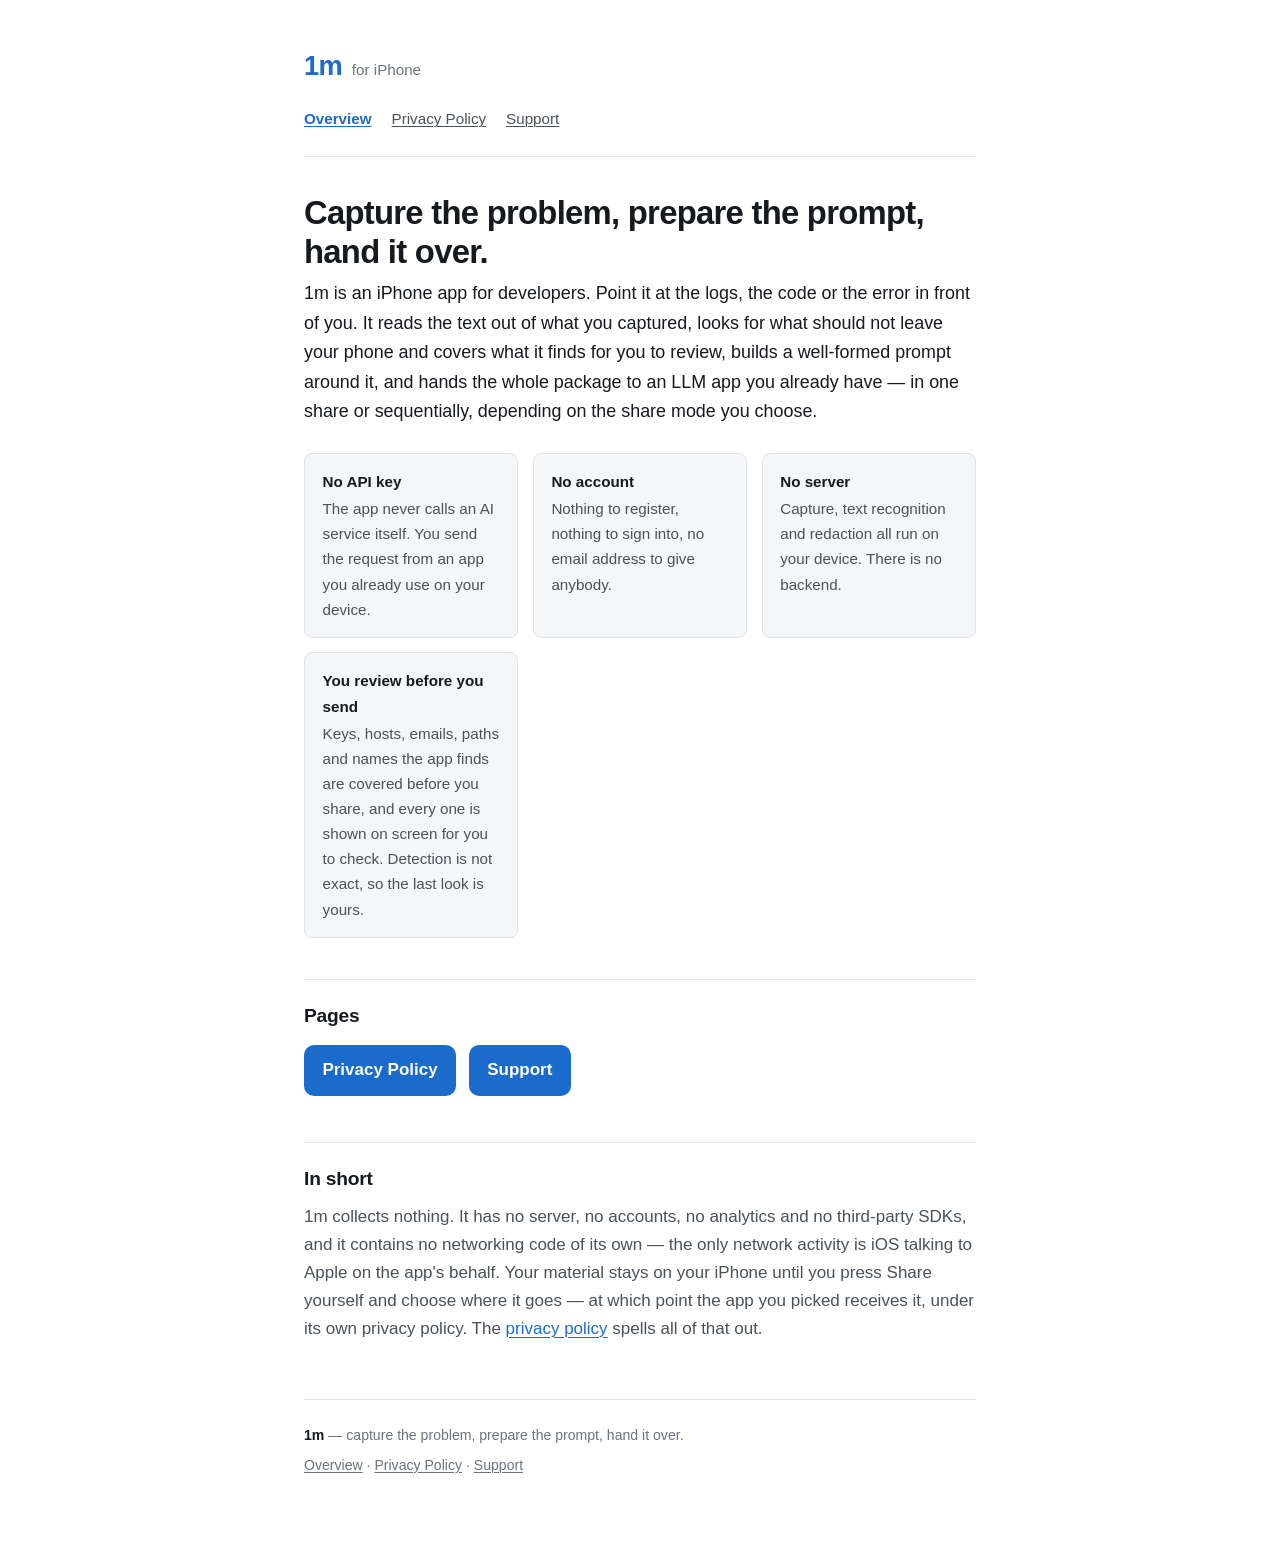
==== index.html @ 092880a5 "Add privacy policy and support pages Static pages behind the App Store listing Privacy Policy URL an" ====
<!doctype html>
<html lang="en">
<head>
<meta charset="utf-8">
<meta name="viewport" content="width=device-width, initial-scale=1">
<title>1m — capture the problem, prepare the prompt</title>
<meta name="description" content="1m is an iOS app that turns logs and code on your screen into a ready-made prompt for an LLM app on your phone. Privacy policy and support.">
<meta name="color-scheme" content="light dark">
<link rel="stylesheet" href="assets/style.css">
</head>
<body>
<div class="wrap">

<header class="site">
  <a class="mark" href="./"><b>1m</b> <span>for iPhone</span></a>
  <nav class="site">
    <a href="./" aria-current="page">Overview</a>
    <a href="privacy/">Privacy Policy</a>
    <a href="support/">Support</a>
  </nav>
</header>

<main>

<h1>Capture the problem, prepare the prompt, hand it over.</h1>
<p class="lede">1m is an iPhone app for developers. Point it at the logs, the code or the error in front of you. It reads the text out of what you captured, looks for what should not leave your phone and covers what it finds for you to review, builds a well-formed prompt around it, and hands the whole package to an LLM app you already have — in one share or sequentially, depending on the share mode you choose.</p>

<ul class="grid">
  <li><b>No API key</b>The app never calls an AI service itself. You send the request from an app you already use on your device.</li>
  <li><b>No account</b>Nothing to register, nothing to sign into, no email address to give anybody.</li>
  <li><b>No server</b>Capture, text recognition and redaction all run on your device. There is no backend.</li>
  <li><b>You review before you send</b>Keys, hosts, emails, paths and names the app finds are covered before you share, and every one is shown on screen for you to check. Detection is not exact, so the last look is yours.</li>
</ul>

<h2>Pages</h2>
<p>
  <a class="cta" href="privacy/">Privacy Policy</a>
  <a class="cta" href="support/">Support</a>
</p>

<h2>In short</h2>
<p>1m collects nothing. It has no server, no accounts, no analytics and no third-party SDKs, and it contains no networking code of its own — the only network activity is iOS talking to Apple on the app's behalf. Your material stays on your iPhone until you press Share yourself and choose where it goes — at which point the app you picked receives it, under its own privacy policy. The <a href="privacy/">privacy policy</a> spells all of that out.</p>

</main>

<footer class="site">
  <p><strong>1m</strong> — capture the problem, prepare the prompt, hand it over.</p>
  <p><a href="./">Overview</a> · <a href="privacy/">Privacy Policy</a> · <a href="support/">Support</a></p>
</footer>

</div>
</body>
</html>
---- assets/style.css ----
/* 1m — privacy policy and support pages.

   Deliberately self-hosted and dependency-free: no web fonts, no CDN, no analytics, no
   third-party request of any kind. A privacy policy that phones a stranger to render itself
   is not one anybody should believe. */

:root {
  --accent: #1a6bcb;
  --ink: #16191d;
  --ink-soft: #4a5159;
  --ink-faint: #6b737c;
  --page: #ffffff;
  --card: #f4f6f8;
  --rule: #dfe3e8;
  --measure: 42rem;
}

@media (prefers-color-scheme: dark) {
  :root {
    --accent: #5aaaff;
    --ink: #e8ebee;
    --ink-soft: #b3bac1;
    --ink-faint: #8b939b;
    --page: #14171a;
    --card: #1d2125;
    --rule: #2d3339;
  }
}

*, *::before, *::after { box-sizing: border-box; }

html { -webkit-text-size-adjust: 100%; }

body {
  margin: 0;
  padding: 0 1.25rem 4rem;
  background: var(--page);
  color: var(--ink);
  font: 400 17px/1.65 -apple-system, BlinkMacSystemFont, "Segoe UI", Roboto,
        "Helvetica Neue", Arial, sans-serif;
  text-rendering: optimizeLegibility;
}

.wrap { max-width: var(--measure); margin: 0 auto; }

/* ---- masthead ---------------------------------------------------------- */

header.site {
  padding: 2.75rem 0 1.5rem;
  border-bottom: 1px solid var(--rule);
  margin-bottom: 2.25rem;
}

.mark {
  display: inline-flex;
  align-items: baseline;
  gap: .6rem;
  text-decoration: none;
  color: inherit;
}

.mark b {
  font-size: 1.7rem;
  font-weight: 700;
  letter-spacing: -.02em;
  color: var(--accent);
}

.mark span {
  font-size: .95rem;
  color: var(--ink-faint);
}

nav.site {
  margin-top: 1.1rem;
  display: flex;
  flex-wrap: wrap;
  gap: 1.25rem;
  font-size: .95rem;
}

nav.site a { color: var(--ink-soft); }
nav.site a[aria-current="page"] { color: var(--accent); font-weight: 600; }

/* ---- type -------------------------------------------------------------- */

h1 {
  font-size: 2.05rem;
  line-height: 1.2;
  letter-spacing: -.022em;
  margin: 0 0 .5rem;
}

h2 {
  font-size: 1.2rem;
  line-height: 1.35;
  letter-spacing: -.01em;
  margin: 2.6rem 0 .7rem;
  padding-top: 1.4rem;
  border-top: 1px solid var(--rule);
}

h3 {
  font-size: 1.02rem;
  margin: 1.7rem 0 .4rem;
}

p, li { color: var(--ink-soft); }
p { margin: 0 0 1rem; }

.lede {
  font-size: 1.12rem;
  color: var(--ink);
  margin-bottom: 1.6rem;
}

.stamp {
  font-size: .88rem;
  color: var(--ink-faint);
  margin: 0 0 2rem;
}

a { color: var(--accent); text-decoration-thickness: .07em; text-underline-offset: .16em; }
a:hover { text-decoration-thickness: .12em; }

strong { color: var(--ink); font-weight: 650; }

ul, ol { padding-left: 1.35rem; margin: 0 0 1rem; }
li { margin-bottom: .5rem; }

code {
  font: 500 .88em/1 ui-monospace, SFMono-Regular, "SF Mono", Menlo, Consolas, monospace;
  background: var(--card);
  border: 1px solid var(--rule);
  border-radius: 4px;
  padding: .12em .38em;
  color: var(--ink);
}

/* ---- pieces ------------------------------------------------------------ */

.callout {
  background: var(--card);
  border: 1px solid var(--rule);
  border-left: 3px solid var(--accent);
  border-radius: 8px;
  padding: 1.15rem 1.3rem;
  margin: 0 0 1.75rem;
}

.callout :last-child { margin-bottom: 0; }
.callout h2 { margin-top: 0; padding-top: 0; border-top: 0; font-size: 1.05rem; }

.summary { list-style: none; padding: 0; margin: 0; }

.summary li {
  padding-left: 1.7rem;
  position: relative;
  margin-bottom: .65rem;
}

.summary li::before {
  content: "";
  position: absolute;
  left: .25rem;
  top: .62em;
  width: .42rem;
  height: .42rem;
  border-radius: 50%;
  background: var(--accent);
}

.grid {
  display: grid;
  gap: .9rem;
  grid-template-columns: repeat(auto-fit, minmax(13rem, 1fr));
  margin-bottom: 1.5rem;
  padding: 0;
  list-style: none;
}

.grid li {
  background: var(--card);
  border: 1px solid var(--rule);
  border-radius: 8px;
  padding: .95rem 1.1rem;
  margin: 0;
  font-size: .95rem;
}

.grid b { display: block; color: var(--ink); margin-bottom: .15rem; }

table {
  width: 100%;
  border-collapse: collapse;
  margin: 0 0 1.5rem;
  font-size: .95rem;
}

th, td {
  text-align: left;
  padding: .62rem .7rem;
  border-bottom: 1px solid var(--rule);
  vertical-align: top;
  color: var(--ink-soft);
}

th { color: var(--ink); font-weight: 650; }

.tablewrap { overflow-x: auto; }

.cta {
  display: inline-block;
  background: var(--accent);
  color: #fff;
  text-decoration: none;
  font-weight: 600;
  border-radius: 10px;
  padding: .72rem 1.15rem;
  margin: .3rem .5rem .3rem 0;
}

@media (prefers-color-scheme: dark) {
  .cta { color: #0d1117; }
}

footer.site {
  margin-top: 3.5rem;
  padding-top: 1.5rem;
  border-top: 1px solid var(--rule);
  font-size: .88rem;
  color: var(--ink-faint);
}

footer.site a { color: var(--ink-faint); }
footer.site p { color: inherit; margin-bottom: .4rem; }
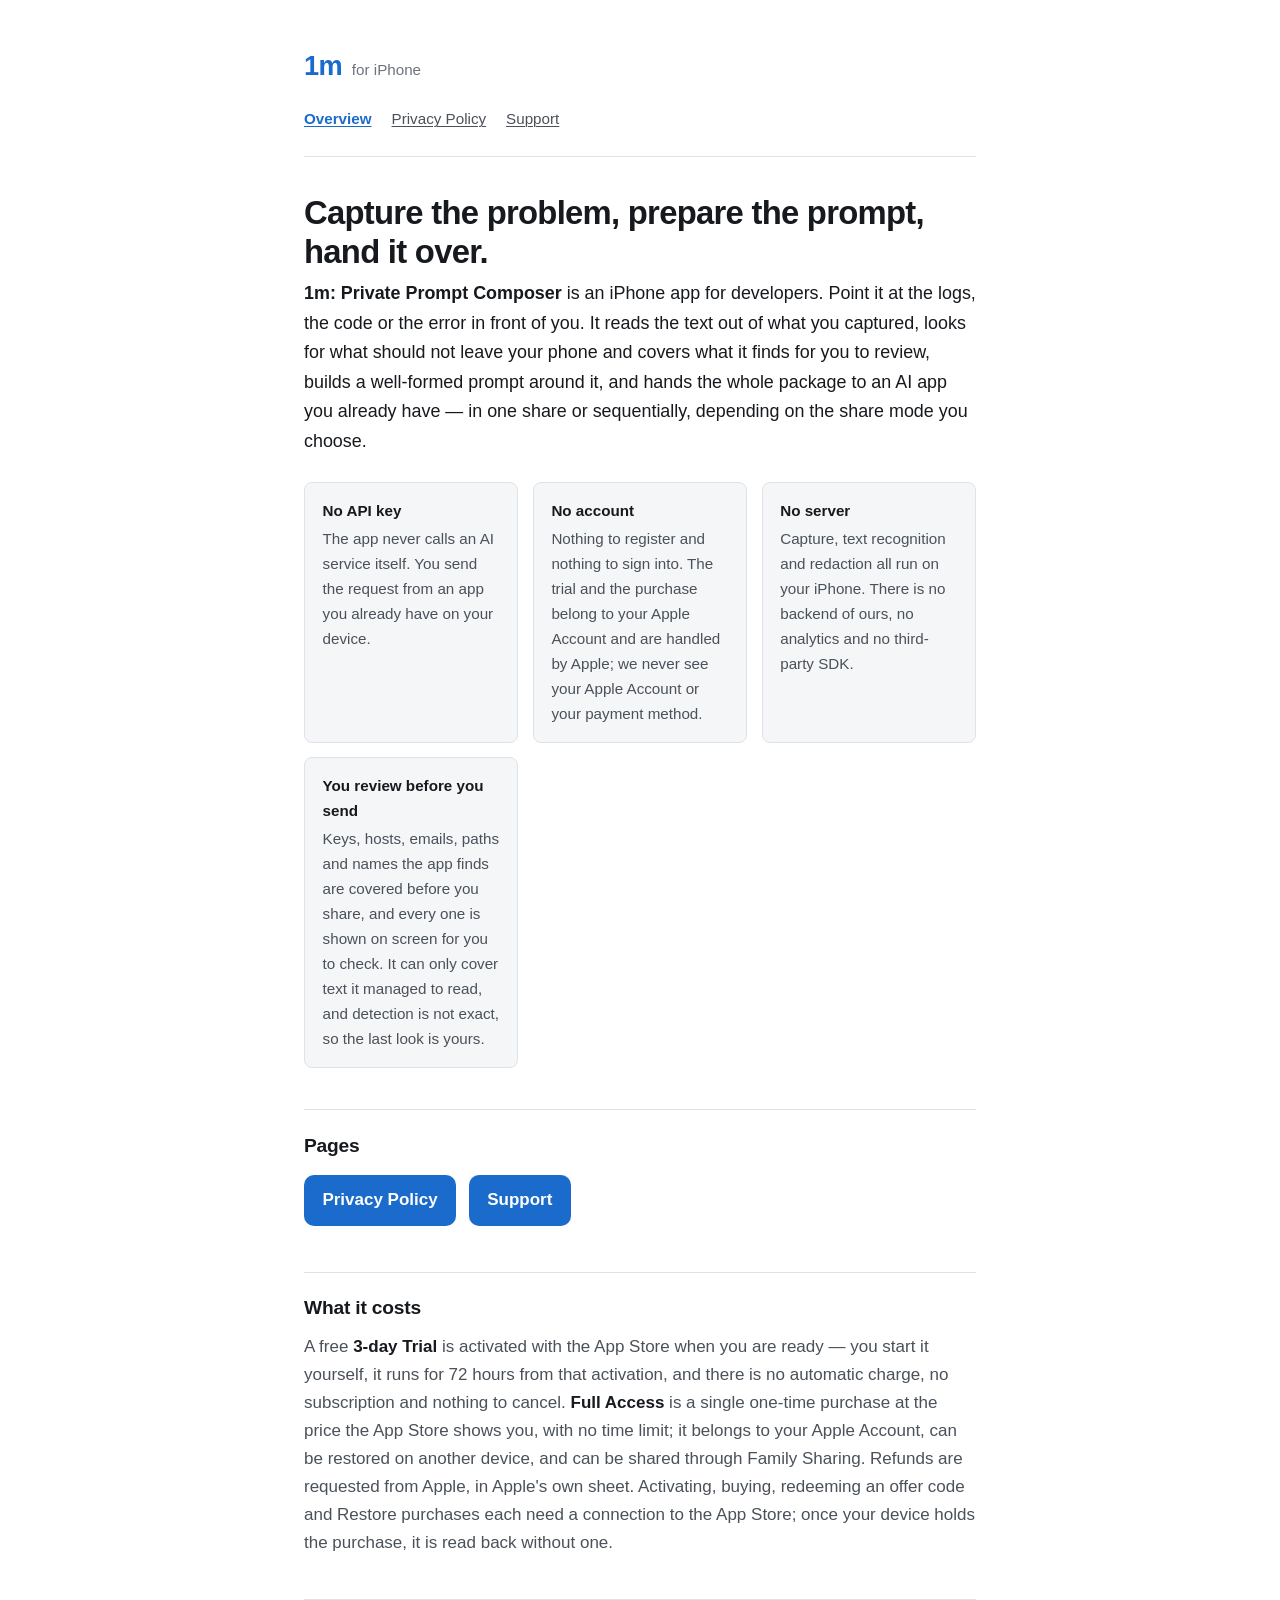
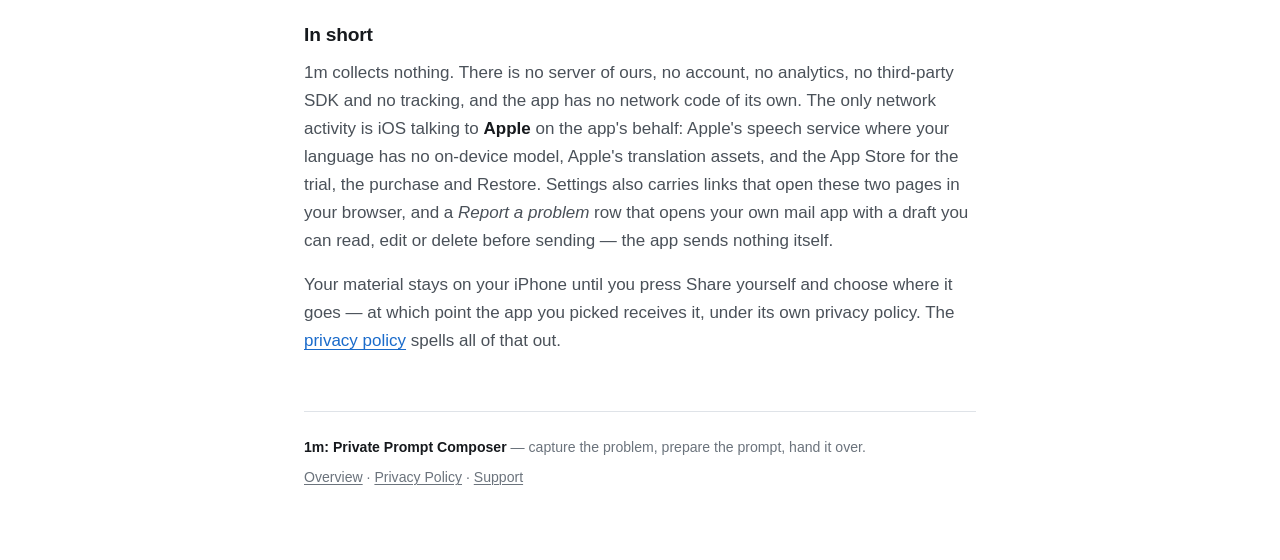
==== commit dec3e176: "Describe the access, storage and redaction the app actually has The pages had drifted from the imple" ====
--- a/index.html
+++ b/index.html
@@ -3,8 +3,8 @@
 <head>
 <meta charset="utf-8">
 <meta name="viewport" content="width=device-width, initial-scale=1">
-<title>1m — capture the problem, prepare the prompt</title>
-<meta name="description" content="1m is an iOS app that turns logs and code on your screen into a ready-made prompt for an LLM app on your phone. Privacy policy and support.">
+<title>1m: Private Prompt Composer — capture the problem, prepare the prompt</title>
+<meta name="description" content="1m: Private Prompt Composer is an iOS app that turns logs and code on your screen into a ready-made prompt for an AI app you already have on your phone. Privacy policy and support.">
 <meta name="color-scheme" content="light dark">
 <link rel="stylesheet" href="assets/style.css">
 </head>
@@ -23,13 +23,13 @@
 <main>
 
 <h1>Capture the problem, prepare the prompt, hand it over.</h1>
-<p class="lede">1m is an iPhone app for developers. Point it at the logs, the code or the error in front of you. It reads the text out of what you captured, looks for what should not leave your phone and covers what it finds for you to review, builds a well-formed prompt around it, and hands the whole package to an LLM app you already have — in one share or sequentially, depending on the share mode you choose.</p>
+<p class="lede"><strong>1m: Private Prompt Composer</strong> is an iPhone app for developers. Point it at the logs, the code or the error in front of you. It reads the text out of what you captured, looks for what should not leave your phone and covers what it finds for you to review, builds a well-formed prompt around it, and hands the whole package to an AI app you already have — in one share or sequentially, depending on the share mode you choose.</p>
 
 <ul class="grid">
-  <li><b>No API key</b>The app never calls an AI service itself. You send the request from an app you already use on your device.</li>
-  <li><b>No account</b>Nothing to register, nothing to sign into, no email address to give anybody.</li>
-  <li><b>No server</b>Capture, text recognition and redaction all run on your device. There is no backend.</li>
-  <li><b>You review before you send</b>Keys, hosts, emails, paths and names the app finds are covered before you share, and every one is shown on screen for you to check. Detection is not exact, so the last look is yours.</li>
+  <li><b>No API key</b>The app never calls an AI service itself. You send the request from an app you already have on your device.</li>
+  <li><b>No account</b>Nothing to register and nothing to sign into. The trial and the purchase belong to your Apple Account and are handled by Apple; we never see your Apple Account or your payment method.</li>
+  <li><b>No server</b>Capture, text recognition and redaction all run on your iPhone. There is no backend of ours, no analytics and no third-party SDK.</li>
+  <li><b>You review before you send</b>Keys, hosts, emails, paths and names the app finds are covered before you share, and every one is shown on screen for you to check. It can only cover text it managed to read, and detection is not exact, so the last look is yours.</li>
 </ul>
 
 <h2>Pages</h2>
@@ -38,13 +38,17 @@
   <a class="cta" href="support/">Support</a>
 </p>
 
+<h2>What it costs</h2>
+<p>A free <strong>3-day Trial</strong> is activated with the App Store when you are ready — you start it yourself, it runs for 72 hours from that activation, and there is no automatic charge, no subscription and nothing to cancel. <strong>Full Access</strong> is a single one-time purchase at the price the App Store shows you, with no time limit; it belongs to your Apple Account, can be restored on another device, and can be shared through Family Sharing. Refunds are requested from Apple, in Apple's own sheet. Activating, buying, redeeming an offer code and Restore purchases each need a connection to the App Store; once your device holds the purchase, it is read back without one.</p>
+
 <h2>In short</h2>
-<p>1m collects nothing. It has no server, no accounts, no analytics and no third-party SDKs, and it contains no networking code of its own — the only network activity is iOS talking to Apple on the app's behalf. Your material stays on your iPhone until you press Share yourself and choose where it goes — at which point the app you picked receives it, under its own privacy policy. The <a href="privacy/">privacy policy</a> spells all of that out.</p>
+<p>1m collects nothing. There is no server of ours, no account, no analytics, no third-party SDK and no tracking, and the app has no network code of its own. The only network activity is iOS talking to <strong>Apple</strong> on the app's behalf: Apple's speech service where your language has no on-device model, Apple's translation assets, and the App Store for the trial, the purchase and Restore. Settings also carries links that open these two pages in your browser, and a <em>Report a problem</em> row that opens your own mail app with a draft you can read, edit or delete before sending — the app sends nothing itself.</p>
+<p>Your material stays on your iPhone until you press Share yourself and choose where it goes — at which point the app you picked receives it, under its own privacy policy. The <a href="privacy/">privacy policy</a> spells all of that out.</p>
 
 </main>
 
 <footer class="site">
-  <p><strong>1m</strong> — capture the problem, prepare the prompt, hand it over.</p>
+  <p><strong>1m: Private Prompt Composer</strong> — capture the problem, prepare the prompt, hand it over.</p>
   <p><a href="./">Overview</a> · <a href="privacy/">Privacy Policy</a> · <a href="support/">Support</a></p>
 </footer>
 
--- a/assets/style.css
+++ b/assets/style.css
@@ -135,6 +135,9 @@
   border-radius: 4px;
   padding: .12em .38em;
   color: var(--ink);
+  /* An identifier has no spaces in it, and a phone is 375px wide. Without this a single long
+     token widens the whole page and the body scrolls sideways. */
+  overflow-wrap: anywhere;
 }
 
 /* ---- pieces ------------------------------------------------------------ */
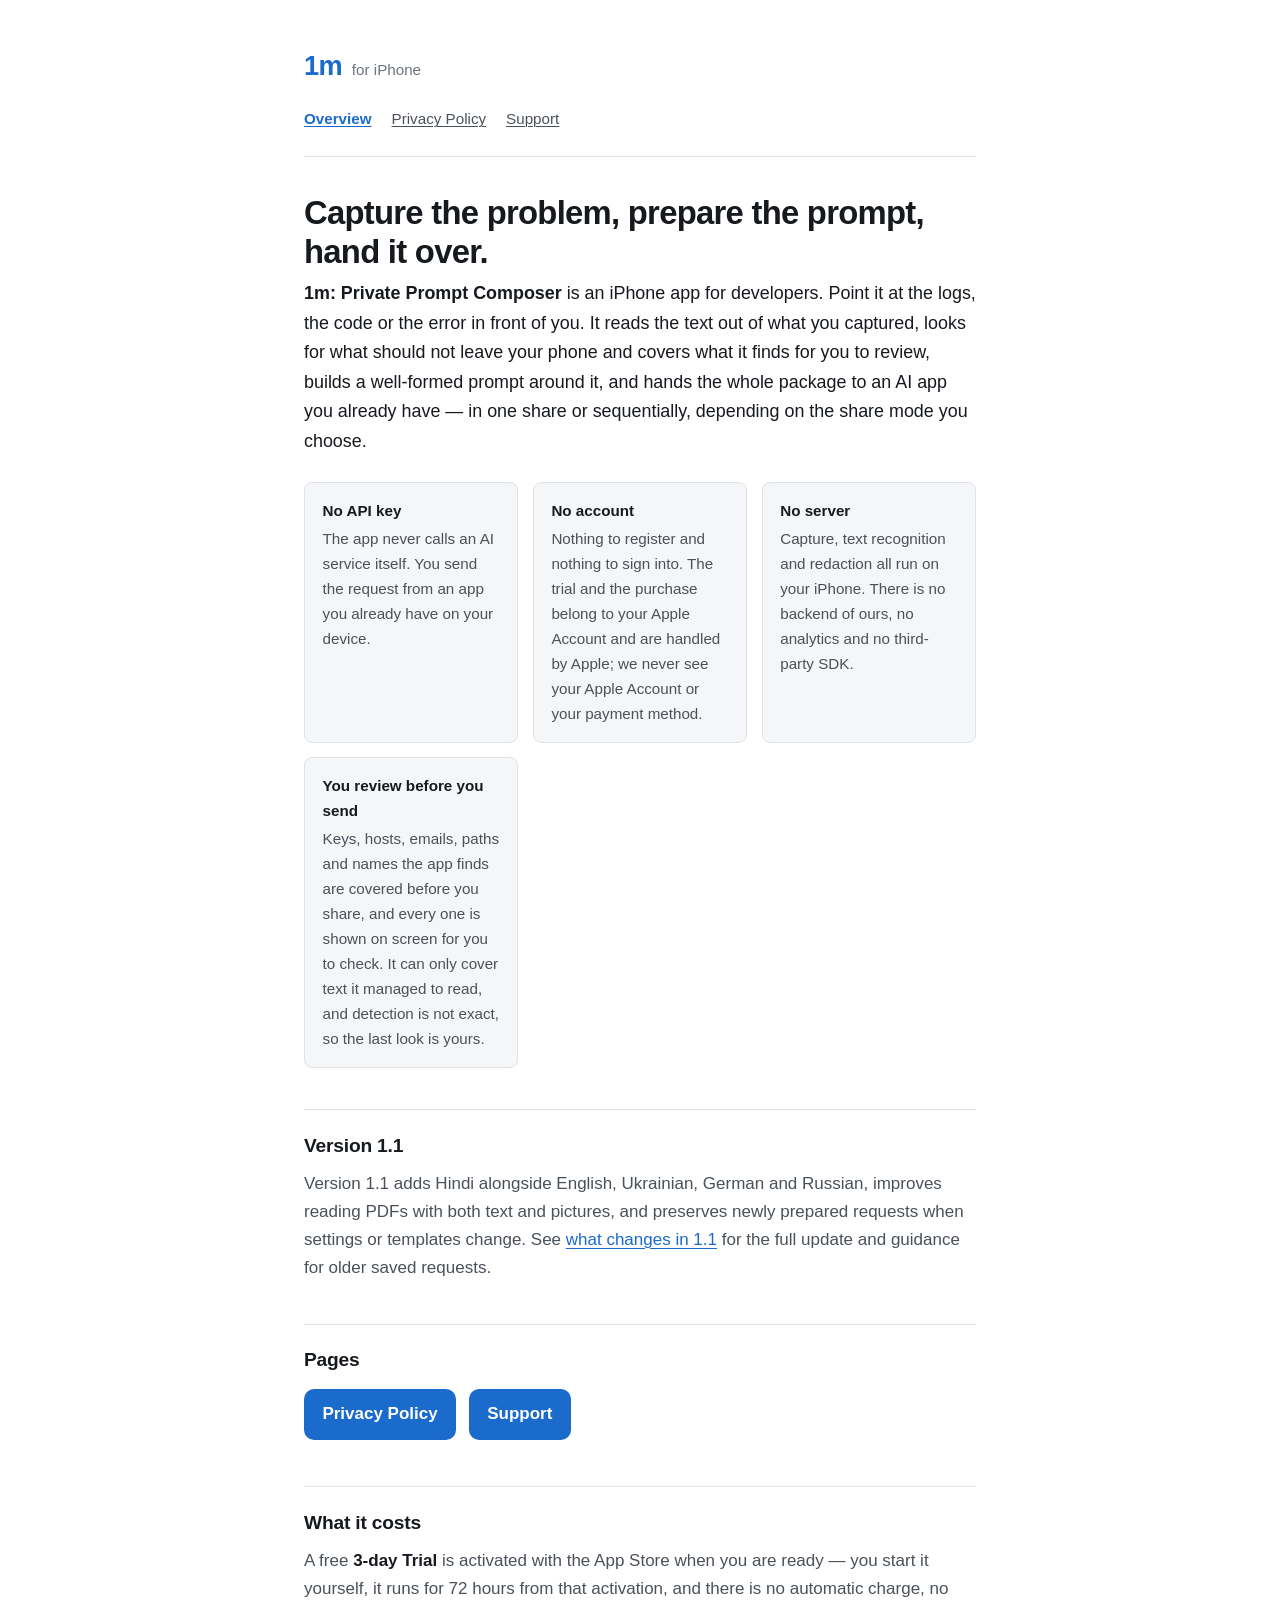
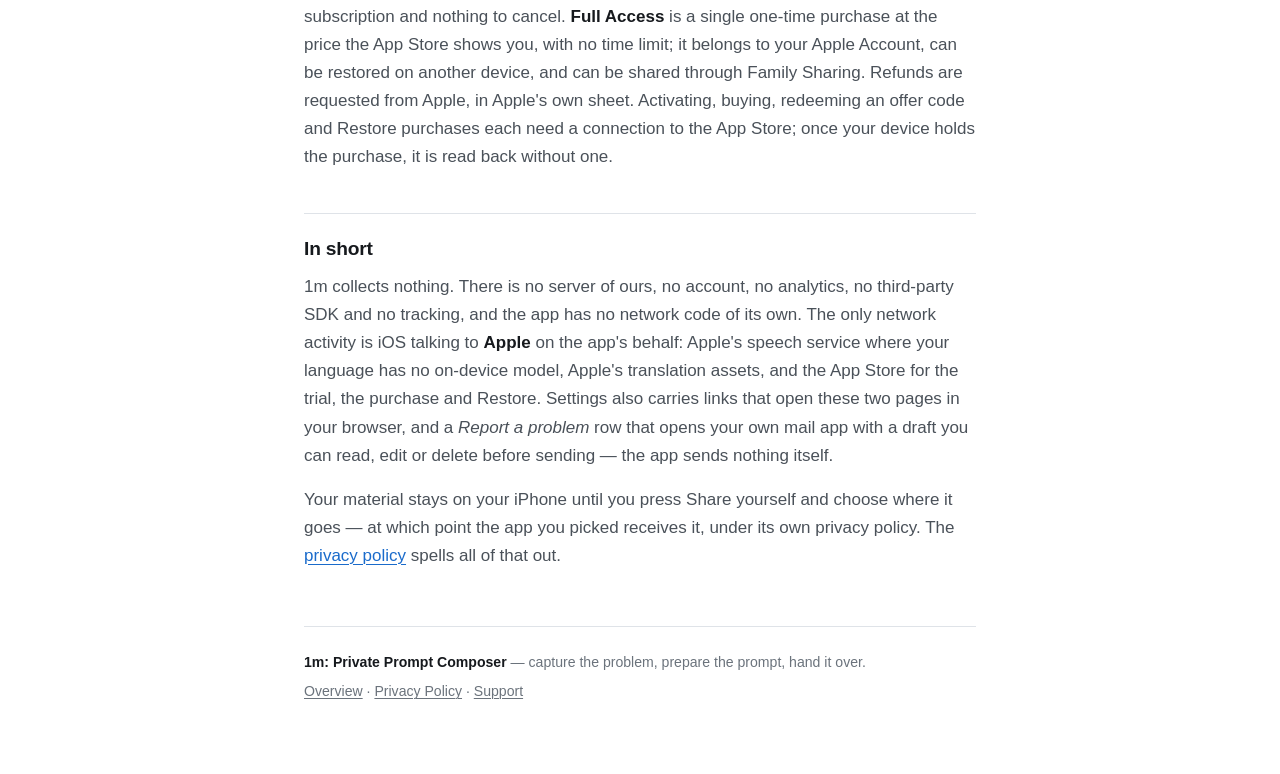
==== commit 36240e3e: "Update public support and privacy guidance for 1.1" ====
--- a/index.html
+++ b/index.html
@@ -32,6 +32,9 @@
   <li><b>You review before you send</b>Keys, hosts, emails, paths and names the app finds are covered before you share, and every one is shown on screen for you to check. It can only cover text it managed to read, and detection is not exact, so the last look is yours.</li>
 </ul>
 
+<h2>Version 1.1</h2>
+<p>Version 1.1 adds Hindi alongside English, Ukrainian, German and Russian, improves reading PDFs with both text and pictures, and preserves newly prepared requests when settings or templates change. See <a href="support/#version-1-1">what changes in 1.1</a> for the full update and guidance for older saved requests.</p>
+
 <h2>Pages</h2>
 <p>
   <a class="cta" href="privacy/">Privacy Policy</a>
